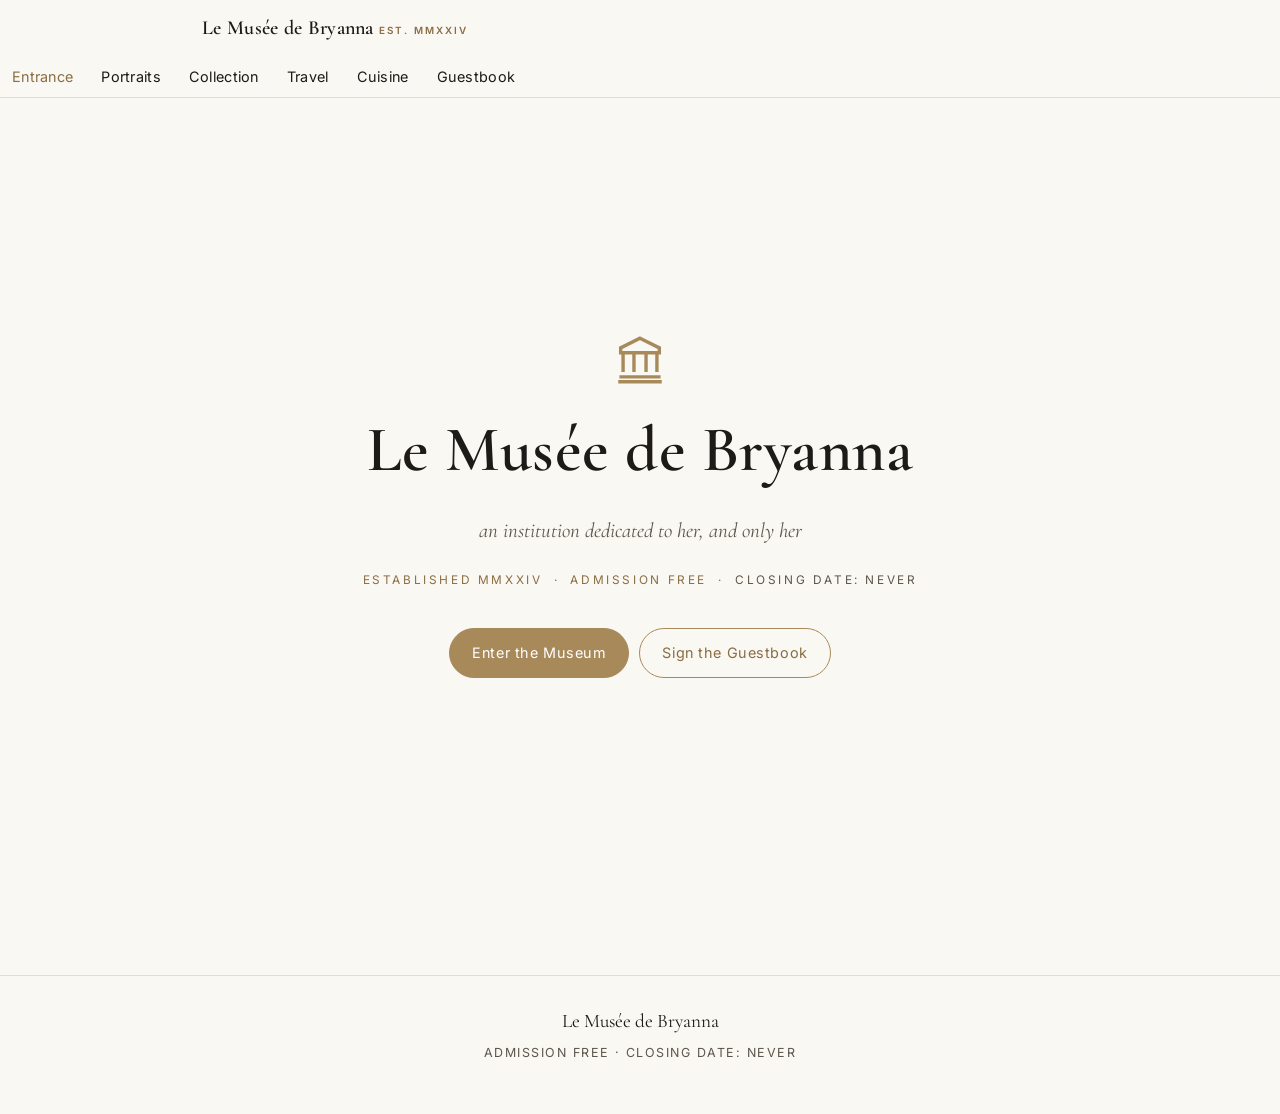
==== index.html @ ad9b2ad8 "Le Musee de Bryanna - v1 Static, no-build museum site: Entrance, Portrait Gallery, Permanent Collect" ====
<!DOCTYPE html>
<html lang="en">
<head>
  <meta charset="utf-8">
  <meta name="viewport" content="width=device-width, initial-scale=1">
  <title>Le Musée de Bryanna</title>
  <meta name="description" content="A museum dedicated to the study and preservation of Bryanna. Admission free. Closing date: never.">
  <link rel="preconnect" href="https://fonts.googleapis.com">
  <link rel="preconnect" href="https://fonts.gstatic.com" crossorigin>
  <link href="https://fonts.googleapis.com/css2?family=Cormorant+Garamond:ital,wght@0,500;0,600;1,500&family=Inter:wght@400;500;600&display=swap" rel="stylesheet">
  <link rel="stylesheet" href="css/style.css">
</head>
<body data-page="home">
  <div id="masthead"></div>

  <main class="entrance">
    <svg class="crest" viewBox="0 0 24 24" fill="none" stroke="#a8895a" stroke-width="1.4">
      <path d="M12 3l8 4v2H4V7l8-4z"/><path d="M5 9v8M9.5 9v8M14.5 9v8M19 9v8"/>
      <path d="M3.5 19h17M3 21h18"/>
    </svg>
    <h1>Le Musée de Bryanna</h1>
    <p class="tagline">an institution dedicated to her, and only her</p>
    <div class="plate">Established MMXXIV &nbsp;·&nbsp; Admission Free &nbsp;·&nbsp; <span>Closing Date: Never</span></div>
    <div class="enter-links">
      <a class="btn solid" href="portraits.html">Enter the Museum</a>
      <a class="btn" href="guestbook.html">Sign the Guestbook</a>
    </div>
  </main>

  <div id="footer"></div>
  <script src="js/layout.js"></script>
</body>
</html>
---- css/style.css ----
/* ============================================================
   Le Musée de Bryanna — house style
   Mobile-first. Museum aesthetic: cream walls, brass accents,
   serif display type, generous whitespace.
   ============================================================ */

:root {
  --paper:      #faf8f3;  /* gallery wall / page background */
  --paper-2:    #f3efe6;  /* slightly darker panel */
  --ink:        #1d1b18;  /* primary text */
  --ink-soft:   #5c564d;  /* secondary text */
  --brass:      #a8895a;  /* accent / rules / links */
  --brass-deep: #8a6d42;
  --line:       #e3ddd0;  /* hairline rules */
  --card:       #ffffff;
  --shadow:     0 6px 24px rgba(40, 33, 20, 0.08);
  --shadow-lg:  0 14px 50px rgba(40, 33, 20, 0.14);

  --serif: "Cormorant Garamond", "Playfair Display", Georgia, serif;
  --sans:  "Inter", -apple-system, BlinkMacSystemFont, "Segoe UI", sans-serif;

  --wrap: 920px;
}

* { box-sizing: border-box; }

html { -webkit-text-size-adjust: 100%; }

body {
  margin: 0;
  background: var(--paper);
  color: var(--ink);
  font-family: var(--sans);
  font-size: 17px;
  line-height: 1.65;
  -webkit-font-smoothing: antialiased;
  text-rendering: optimizeLegibility;
}

img { max-width: 100%; display: block; }

a { color: var(--brass-deep); text-underline-offset: 3px; }

/* ---------- type ---------- */
h1, h2, h3 { font-family: var(--serif); font-weight: 600; line-height: 1.1; margin: 0 0 .4em; }
h1 { font-size: clamp(2.4rem, 9vw, 4rem); letter-spacing: .5px; }
h2 { font-size: clamp(1.8rem, 6vw, 2.6rem); }
h3 { font-size: 1.35rem; }

.eyebrow {
  font-family: var(--sans);
  font-size: .72rem;
  letter-spacing: .28em;
  text-transform: uppercase;
  color: var(--brass-deep);
  font-weight: 600;
  margin: 0 0 1rem;
}

.lead { font-size: 1.15rem; color: var(--ink-soft); }

/* ---------- layout ---------- */
.wrap { width: 100%; max-width: var(--wrap); margin: 0 auto; padding: 0 22px; }

section.wing { padding: 56px 0 72px; }

.wing-head { text-align: center; max-width: 640px; margin: 0 auto 40px; }
.wing-head p { color: var(--ink-soft); margin: .2rem 0 0; }

.rule {
  width: 64px; height: 1px; background: var(--brass);
  border: 0; margin: 18px auto 26px;
}

/* ---------- top nav ---------- */
.masthead {
  position: sticky; top: 0; z-index: 50;
  background: rgba(250, 248, 243, 0.92);
  backdrop-filter: blur(8px);
  border-bottom: 1px solid var(--line);
}
.masthead .bar {
  max-width: var(--wrap); margin: 0 auto; padding: 12px 22px;
  display: flex; align-items: center; justify-content: space-between;
}
.brand {
  font-family: var(--serif); font-size: 1.25rem; font-weight: 600;
  color: var(--ink); text-decoration: none; letter-spacing: .3px;
  display: flex; align-items: baseline; gap: .5ch;
}
.brand .est { font-family: var(--sans); font-size: .62rem; letter-spacing: .2em;
  text-transform: uppercase; color: var(--brass-deep); }

.nav-toggle {
  background: none; border: 1px solid var(--line); border-radius: 8px;
  width: 42px; height: 38px; cursor: pointer; display: flex;
  align-items: center; justify-content: center; color: var(--ink);
}
.nav-toggle svg { width: 20px; height: 20px; }

.nav-links { display: none; }
.nav-links a {
  display: block; padding: 14px 22px; text-decoration: none;
  color: var(--ink); border-top: 1px solid var(--line);
  font-size: .95rem; letter-spacing: .02em;
}
.nav-links a[aria-current="page"] { color: var(--brass-deep); }
.nav-links.open { display: block; border-top: 1px solid var(--line); }

/* desktop nav */
@media (min-width: 760px) {
  .nav-toggle { display: none; }
  .nav-links, .nav-links.open {
    display: flex; gap: 4px; border: 0;
  }
  .nav-links a {
    border: 0; padding: 8px 12px; border-radius: 8px; font-size: .9rem;
  }
  .nav-links a:hover { background: var(--paper-2); }
}

/* ---------- entrance / hero ---------- */
.entrance {
  min-height: calc(100svh - 63px);
  display: flex; flex-direction: column; align-items: center;
  justify-content: center; text-align: center; padding: 40px 22px 64px;
}
.entrance .crest {
  width: 58px; height: 58px; margin-bottom: 26px; opacity: 0;
  animation: fade-up .9s ease .1s forwards;
}
.entrance h1 { opacity: 0; animation: fade-up 1s ease .25s forwards; }
.entrance .tagline {
  font-family: var(--serif); font-style: italic; font-size: 1.3rem;
  color: var(--ink-soft); margin: .2rem 0 1.4rem; opacity: 0;
  animation: fade-up 1s ease .5s forwards;
}
.entrance .plate {
  font-size: .74rem; letter-spacing: .22em; text-transform: uppercase;
  color: var(--brass-deep); opacity: 0; animation: fade-up 1s ease .75s forwards;
}
.entrance .plate span { color: var(--ink-soft); }
.enter-links {
  margin-top: 38px; display: flex; flex-wrap: wrap; gap: 10px;
  justify-content: center; opacity: 0; animation: fade-up 1s ease 1s forwards;
}
@keyframes fade-up { from { opacity: 0; transform: translateY(14px); } to { opacity: 1; transform: none; } }

/* ---------- buttons ---------- */
.btn {
  display: inline-block; padding: 12px 22px; border-radius: 999px;
  text-decoration: none; font-size: .9rem; letter-spacing: .04em;
  border: 1px solid var(--brass); color: var(--brass-deep); background: transparent;
  transition: background .2s, color .2s;
}
.btn:hover { background: var(--brass); color: #fff; }
.btn.solid { background: var(--brass); color: #fff; }
.btn.solid:hover { background: var(--brass-deep); }

/* ---------- portrait gallery ---------- */
.gallery { display: grid; gap: 30px; }
@media (min-width: 720px) { .gallery { grid-template-columns: 1fr 1fr; gap: 36px; } }

.frame {
  background: var(--card); border-radius: 4px; overflow: hidden;
  box-shadow: var(--shadow); border: 1px solid var(--line);
}
.frame .art { background: var(--paper-2); aspect-ratio: 4 / 5; }
.frame .art img { width: 100%; height: 100%; object-fit: cover; }
.frame .placard { padding: 16px 18px 20px; }
.frame .placard .t { font-family: var(--serif); font-size: 1.25rem; }
.frame .placard .meta { font-size: .8rem; color: var(--brass-deep);
  letter-spacing: .08em; text-transform: uppercase; margin: 2px 0 8px; }
.frame .placard .desc { font-size: .95rem; color: var(--ink-soft); margin: 0; }

/* ---------- timeline (permanent collection) ---------- */
.timeline { position: relative; max-width: 680px; margin: 0 auto; }
.timeline::before {
  content: ""; position: absolute; left: 9px; top: 6px; bottom: 6px;
  width: 2px; background: var(--line);
}
.event { position: relative; padding: 0 0 34px 40px; }
.event::before {
  content: ""; position: absolute; left: 3px; top: 6px;
  width: 14px; height: 14px; border-radius: 50%;
  background: var(--paper); border: 2px solid var(--brass);
}
.event .date { font-size: .76rem; letter-spacing: .14em; text-transform: uppercase;
  color: var(--brass-deep); font-weight: 600; }
.event .et { font-family: var(--serif); font-size: 1.4rem; margin: 2px 0 6px; }
.event .ed { color: var(--ink-soft); margin: 0; }
.event .ephoto { margin-top: 12px; border-radius: 4px; overflow: hidden;
  border: 1px solid var(--line); box-shadow: var(--shadow); }
.event .ephoto img { aspect-ratio: 3/2; object-fit: cover; width: 100%; }

/* ---------- travel ---------- */
#map {
  height: 320px; width: 100%; border-radius: 8px; overflow: hidden;
  border: 1px solid var(--line); box-shadow: var(--shadow); margin-bottom: 36px;
  background: var(--paper-2); z-index: 1;
}
@media (min-width: 720px) { #map { height: 440px; } }

.trips { display: grid; gap: 26px; }
@media (min-width: 720px) { .trips { grid-template-columns: 1fr 1fr; } }
.trip {
  background: var(--card); border: 1px solid var(--line); border-radius: 6px;
  overflow: hidden; box-shadow: var(--shadow); scroll-margin-top: 90px;
}
.trip .art { aspect-ratio: 3/2; background: var(--paper-2); }
.trip .art img { width: 100%; height: 100%; object-fit: cover; }
.trip .body { padding: 16px 18px 20px; }
.trip .place { font-family: var(--serif); font-size: 1.4rem; }
.trip .when { font-size: .78rem; letter-spacing: .1em; text-transform: uppercase;
  color: var(--brass-deep); margin: 2px 0 8px; }
.trip .story { color: var(--ink-soft); margin: 0; font-size: .96rem; }
.leaflet-popup-content { font-family: var(--sans); }
.leaflet-popup-content b { font-family: var(--serif); font-size: 1.05rem; }

/* ---------- cuisine / menus ---------- */
.menu {
  background: var(--card); border: 1px solid var(--line); border-radius: 6px;
  box-shadow: var(--shadow); padding: 28px 26px 30px; max-width: 620px;
  margin: 0 auto 34px;
}
.menu .mhead { text-align: center; border-bottom: 1px solid var(--line);
  padding-bottom: 16px; margin-bottom: 18px; }
.menu .mhead .occasion { font-size: .74rem; letter-spacing: .2em;
  text-transform: uppercase; color: var(--brass-deep); }
.menu .mhead .mtitle { font-family: var(--serif); font-size: 1.8rem; margin: 4px 0 2px; }
.menu .mhead .mdate { font-size: .85rem; color: var(--ink-soft); }
.course { padding: 14px 0; border-bottom: 1px dotted var(--line); }
.course:last-child { border-bottom: 0; }
.course .cname { font-family: var(--serif); font-size: 1.25rem; }
.course .ckind { font-size: .72rem; letter-spacing: .16em; text-transform: uppercase;
  color: var(--brass-deep); }
.course .chist { font-size: .92rem; color: var(--ink-soft); margin: 6px 0 0;
  font-style: italic; }

/* ---------- guestbook ---------- */
.gb-form {
  background: var(--card); border: 1px solid var(--line); border-radius: 8px;
  box-shadow: var(--shadow); padding: 22px; max-width: 560px; margin: 0 auto 40px;
}
.gb-form label { display: block; font-size: .78rem; letter-spacing: .1em;
  text-transform: uppercase; color: var(--brass-deep); margin: 0 0 6px; }
.gb-form input, .gb-form textarea {
  width: 100%; padding: 12px 14px; border: 1px solid var(--line); border-radius: 8px;
  font-family: var(--sans); font-size: 1rem; background: var(--paper); color: var(--ink);
  margin-bottom: 16px; resize: vertical;
}
.gb-form input:focus, .gb-form textarea:focus { outline: 2px solid var(--brass); border-color: transparent; }
.gb-hp { position: absolute; left: -9999px; top: -9999px; } /* honeypot */
.gb-note { font-size: .8rem; color: var(--ink-soft); margin: -6px 0 16px; }
.gb-status { text-align: center; min-height: 1.4em; color: var(--brass-deep); font-size: .9rem; }

.entries { display: grid; gap: 16px; max-width: 620px; margin: 0 auto; }
.entry {
  background: var(--card); border: 1px solid var(--line); border-radius: 8px;
  box-shadow: var(--shadow); padding: 16px 18px;
}
.entry .msg { margin: 0 0 10px; }
.entry .sig { display: flex; justify-content: space-between; align-items: baseline;
  font-size: .8rem; }
.entry .sig .name { font-family: var(--serif); font-size: 1.1rem; color: var(--ink); }
.entry .sig .date { color: var(--ink-soft); letter-spacing: .06em; }

/* ---------- empty-state placards ---------- */
.placeholder {
  border: 1px dashed var(--brass); border-radius: 8px; background: var(--paper-2);
  color: var(--brass-deep); text-align: center; padding: 34px 20px;
  font-family: var(--serif); font-size: 1.15rem; font-style: italic;
}

/* ---------- footer ---------- */
.museum-foot {
  border-top: 1px solid var(--line); margin-top: 40px;
  padding: 30px 22px 50px; text-align: center; color: var(--ink-soft);
}
.museum-foot .name { font-family: var(--serif); font-size: 1.2rem; color: var(--ink); }
.museum-foot .small { font-size: .78rem; letter-spacing: .12em; text-transform: uppercase;
  margin-top: 6px; }

/* tasteful image fade-in */
.fade-img { opacity: 0; transition: opacity .6s ease; }
.fade-img.loaded { opacity: 1; }
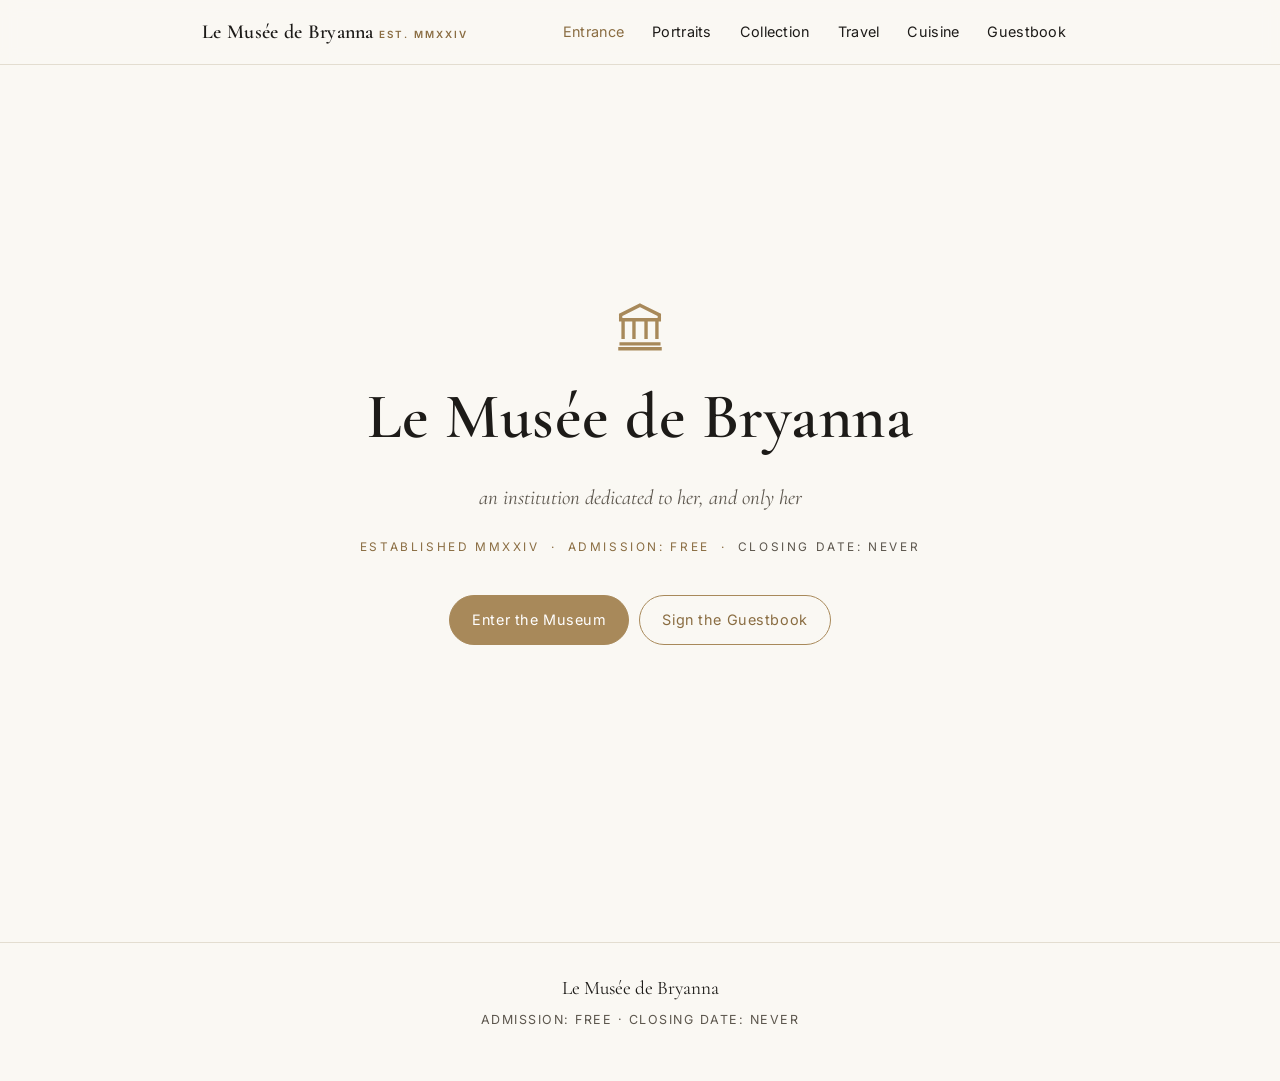
==== commit e1a500bd: "Revert to original warm design; fix header alignment and footer colon" ====
--- a/index.html
+++ b/index.html
@@ -8,7 +8,7 @@
   <link rel="preconnect" href="https://fonts.googleapis.com">
   <link rel="preconnect" href="https://fonts.gstatic.com" crossorigin>
   <link href="https://fonts.googleapis.com/css2?family=Cormorant+Garamond:ital,wght@0,500;0,600;1,500&family=Inter:wght@400;500;600&display=swap" rel="stylesheet">
-  <link rel="stylesheet" href="css/style.css">
+  <link rel="stylesheet" href="css/style.css?v=4">
 </head>
 <body data-page="home">
   <div id="masthead"></div>
@@ -20,7 +20,7 @@
     </svg>
     <h1>Le Musée de Bryanna</h1>
     <p class="tagline">an institution dedicated to her, and only her</p>
-    <div class="plate">Established MMXXIV &nbsp;·&nbsp; Admission Free &nbsp;·&nbsp; <span>Closing Date: Never</span></div>
+    <div class="plate">Established MMXXIV &nbsp;·&nbsp; Admission: Free &nbsp;·&nbsp; <span>Closing Date: Never</span></div>
     <div class="enter-links">
       <a class="btn solid" href="portraits.html">Enter the Museum</a>
       <a class="btn" href="guestbook.html">Sign the Guestbook</a>
@@ -28,6 +28,6 @@
   </main>
 
   <div id="footer"></div>
-  <script src="js/layout.js"></script>
+  <script src="js/layout.js?v=4"></script>
 </body>
 </html>
--- a/css/style.css
+++ b/css/style.css
@@ -82,11 +82,12 @@
 .masthead .bar {
   max-width: var(--wrap); margin: 0 auto; padding: 12px 22px;
   display: flex; align-items: center; justify-content: space-between;
+  flex-wrap: wrap; gap: 8px;
 }
 .brand {
   font-family: var(--serif); font-size: 1.25rem; font-weight: 600;
   color: var(--ink); text-decoration: none; letter-spacing: .3px;
-  display: flex; align-items: baseline; gap: .5ch;
+  display: flex; align-items: baseline; gap: .5ch; line-height: 1;
 }
 .brand .est { font-family: var(--sans); font-size: .62rem; letter-spacing: .2em;
   text-transform: uppercase; color: var(--brass-deep); }
@@ -98,20 +99,21 @@
 }
 .nav-toggle svg { width: 20px; height: 20px; }
 
-.nav-links { display: none; }
+/* mobile: nav drops below the brand row as a full-width panel */
+.nav-links { display: none; flex-basis: 100%; }
 .nav-links a {
-  display: block; padding: 14px 22px; text-decoration: none;
+  display: block; padding: 14px 6px; text-decoration: none;
   color: var(--ink); border-top: 1px solid var(--line);
   font-size: .95rem; letter-spacing: .02em;
 }
 .nav-links a[aria-current="page"] { color: var(--brass-deep); }
-.nav-links.open { display: block; border-top: 1px solid var(--line); }
-
-/* desktop nav */
+.nav-links.open { display: block; }
+
+/* desktop: brand left, nav right, all on one aligned row */
 @media (min-width: 760px) {
   .nav-toggle { display: none; }
   .nav-links, .nav-links.open {
-    display: flex; gap: 4px; border: 0;
+    display: flex; align-items: center; gap: 4px; flex-basis: auto; border: 0;
   }
   .nav-links a {
     border: 0; padding: 8px 12px; border-radius: 8px; font-size: .9rem;
@@ -251,7 +253,6 @@
 }
 .gb-form input:focus, .gb-form textarea:focus { outline: 2px solid var(--brass); border-color: transparent; }
 .gb-hp { position: absolute; left: -9999px; top: -9999px; } /* honeypot */
-.gb-note { font-size: .8rem; color: var(--ink-soft); margin: -6px 0 16px; }
 .gb-status { text-align: center; min-height: 1.4em; color: var(--brass-deep); font-size: .9rem; }
 
 .entries { display: grid; gap: 16px; max-width: 620px; margin: 0 auto; }
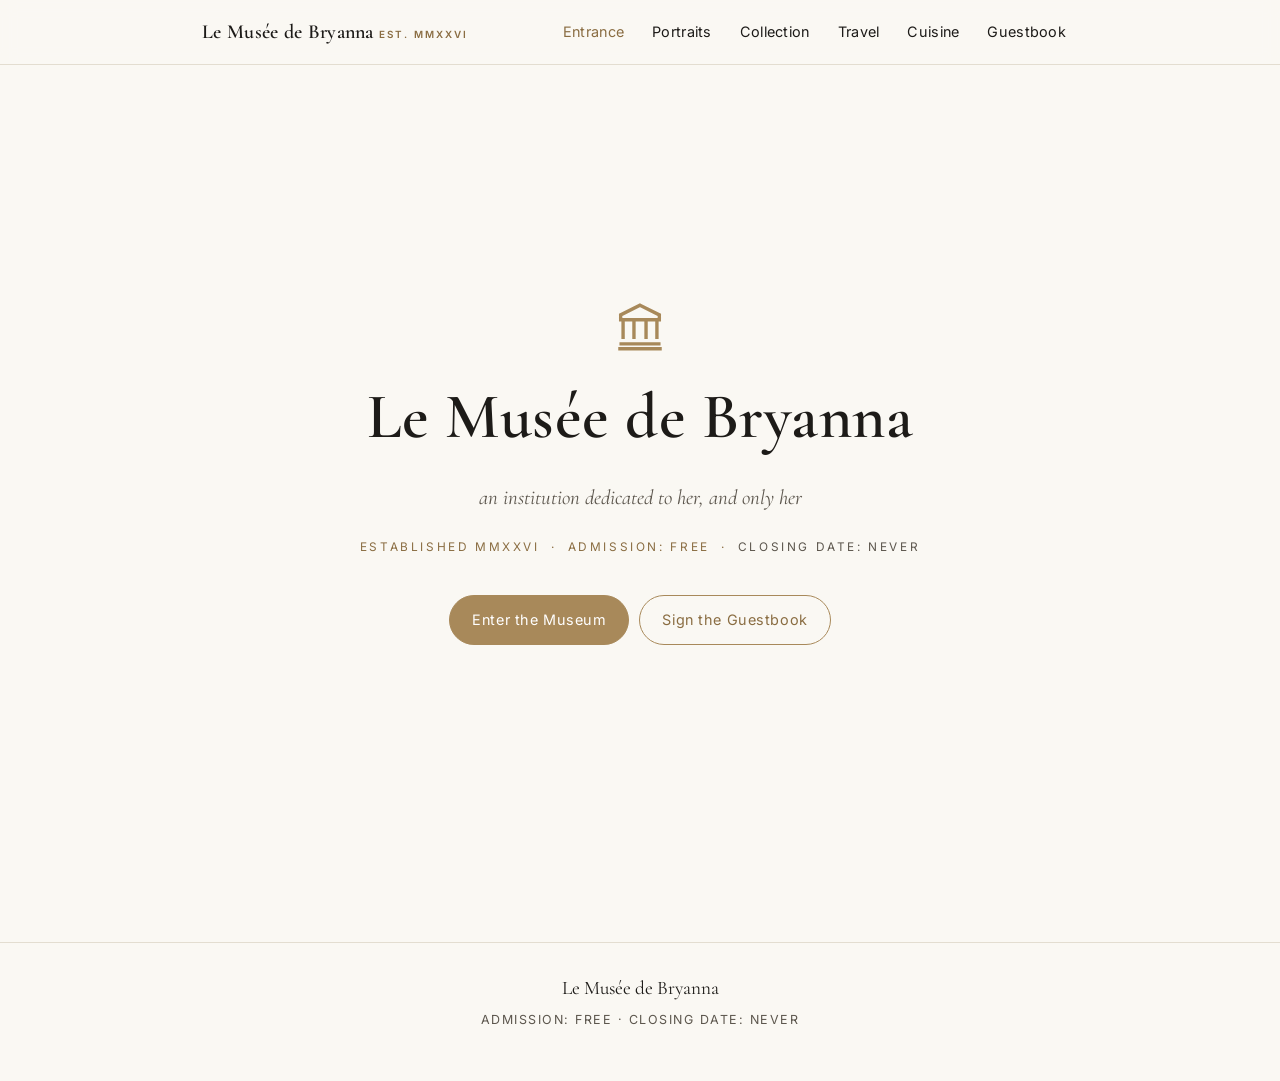
==== commit 566e322b: "Set est. year to MMXXVI (2026); add no-cache headers for fresh deploys" ====
--- a/index.html
+++ b/index.html
@@ -20,7 +20,7 @@
     </svg>
     <h1>Le Musée de Bryanna</h1>
     <p class="tagline">an institution dedicated to her, and only her</p>
-    <div class="plate">Established MMXXIV &nbsp;·&nbsp; Admission: Free &nbsp;·&nbsp; <span>Closing Date: Never</span></div>
+    <div class="plate">Established MMXXVI &nbsp;·&nbsp; Admission: Free &nbsp;·&nbsp; <span>Closing Date: Never</span></div>
     <div class="enter-links">
       <a class="btn solid" href="portraits.html">Enter the Museum</a>
       <a class="btn" href="guestbook.html">Sign the Guestbook</a>
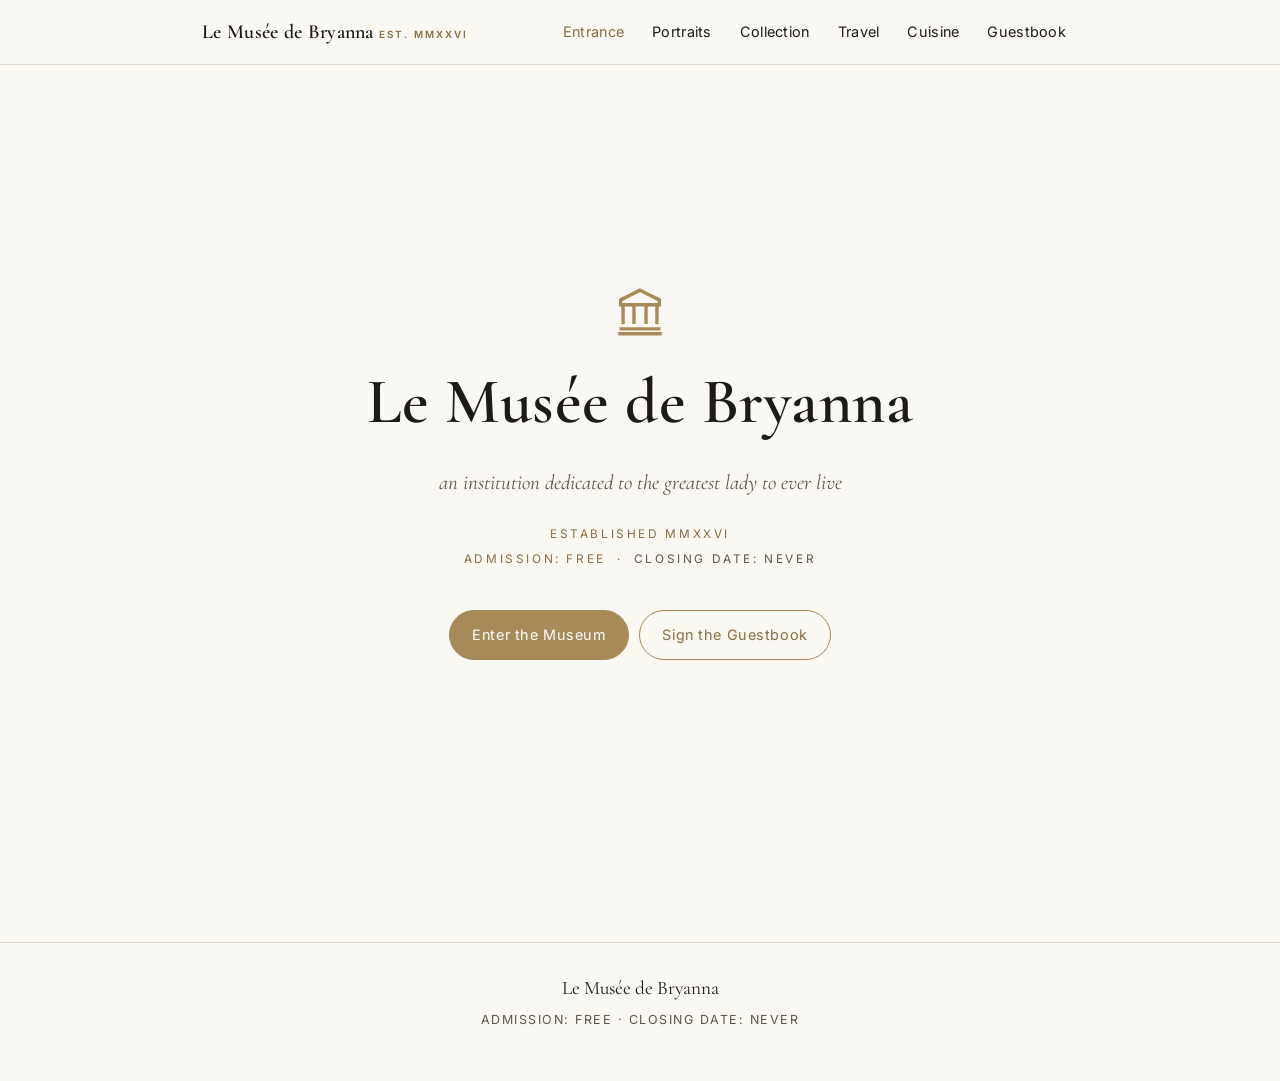
==== commit ba600dc3: "Landing tweaks, next-wing buttons, and remove em dashes from titles" ====
--- a/index.html
+++ b/index.html
@@ -8,7 +8,7 @@
   <link rel="preconnect" href="https://fonts.googleapis.com">
   <link rel="preconnect" href="https://fonts.gstatic.com" crossorigin>
   <link href="https://fonts.googleapis.com/css2?family=Cormorant+Garamond:ital,wght@0,500;0,600;1,500&family=Inter:wght@400;500;600&display=swap" rel="stylesheet">
-  <link rel="stylesheet" href="css/style.css?v=4">
+  <link rel="stylesheet" href="css/style.css?v=10">
 </head>
 <body data-page="home">
   <div id="masthead"></div>
@@ -19,8 +19,8 @@
       <path d="M3.5 19h17M3 21h18"/>
     </svg>
     <h1>Le Musée de Bryanna</h1>
-    <p class="tagline">an institution dedicated to her, and only her</p>
-    <div class="plate">Established MMXXVI &nbsp;·&nbsp; Admission: Free &nbsp;·&nbsp; <span>Closing Date: Never</span></div>
+    <p class="tagline">an institution dedicated to the greatest lady to ever live</p>
+    <div class="plate">Established MMXXVI<br>Admission: Free &nbsp;·&nbsp; <span>Closing Date: Never</span></div>
     <div class="enter-links">
       <a class="btn solid" href="portraits.html">Enter the Museum</a>
       <a class="btn" href="guestbook.html">Sign the Guestbook</a>
@@ -28,6 +28,6 @@
   </main>
 
   <div id="footer"></div>
-  <script src="js/layout.js?v=4"></script>
+  <script src="js/layout.js?v=5"></script>
 </body>
 </html>
--- a/css/style.css
+++ b/css/style.css
@@ -138,7 +138,7 @@
   animation: fade-up 1s ease .5s forwards;
 }
 .entrance .plate {
-  font-size: .74rem; letter-spacing: .22em; text-transform: uppercase;
+  font-size: .74rem; letter-spacing: .22em; text-transform: uppercase; line-height: 2.1;
   color: var(--brass-deep); opacity: 0; animation: fade-up 1s ease .75s forwards;
 }
 .entrance .plate span { color: var(--ink-soft); }
@@ -167,8 +167,10 @@
   background: var(--card); border-radius: 4px; overflow: hidden;
   box-shadow: var(--shadow); border: 1px solid var(--line);
 }
-.frame .art { background: var(--paper-2); aspect-ratio: 4 / 5; }
-.frame .art img { width: 100%; height: 100%; object-fit: cover; }
+.frame .art { background: var(--paper-2); aspect-ratio: 4 / 5; overflow: hidden; }
+.frame .art a { display: block; width: 100%; height: 100%; cursor: zoom-in; }
+.frame .art img { width: 100%; height: 100%; object-fit: cover; transition: transform .5s ease; }
+.frame:hover .art img { transform: scale(1.03); }
 .frame .placard { padding: 16px 18px 20px; }
 .frame .placard .t { font-family: var(--serif); font-size: 1.25rem; }
 .frame .placard .meta { font-size: .8rem; color: var(--brass-deep);
@@ -191,17 +193,77 @@
   color: var(--brass-deep); font-weight: 600; }
 .event .et { font-family: var(--serif); font-size: 1.4rem; margin: 2px 0 6px; }
 .event .ed { color: var(--ink-soft); margin: 0; }
-.event .ephoto { margin-top: 12px; border-radius: 4px; overflow: hidden;
-  border: 1px solid var(--line); box-shadow: var(--shadow); }
-.event .ephoto img { aspect-ratio: 3/2; object-fit: cover; width: 100%; }
+.event .ephoto { margin-top: 14px; border-radius: 6px; overflow: hidden;
+  border: 1px solid var(--line); box-shadow: var(--shadow); max-width: 360px; }
+.event .ephoto a { display: block; cursor: zoom-in; }
+.event .ephoto img { width: 100%; height: auto; display: block; }
 
 /* ---------- travel ---------- */
 #map {
-  height: 320px; width: 100%; border-radius: 8px; overflow: hidden;
-  border: 1px solid var(--line); box-shadow: var(--shadow); margin-bottom: 36px;
-  background: var(--paper-2); z-index: 1;
-}
-@media (min-width: 720px) { #map { height: 440px; } }
+  position: relative;
+  height: clamp(340px, 62svh, 600px); width: 100%;
+  border-radius: 10px; overflow: hidden;
+  border: 1px solid var(--line); box-shadow: var(--shadow); margin-bottom: 0;
+  background: #ece3d4; z-index: 1;
+}
+/* on the travel page, tighten spacing so the whole map sits in view on arrival */
+body[data-page="voyage"] section.wing { padding-top: 32px; padding-bottom: 48px; }
+body[data-page="voyage"] .wing-head { margin-bottom: 24px; }
+
+/* red map pins */
+.museum-pin svg {
+  filter: drop-shadow(0 2px 3px rgba(40,20,10,.42));
+  transition: transform .15s ease; transform-origin: 50% 100%;
+}
+.museum-pin:hover svg { transform: scale(1.12); }
+.museum-pin.is-active svg { transform: scale(1.22); filter: drop-shadow(0 3px 5px rgba(40,20,10,.5)); }
+
+/* trip detail panel (below the map) */
+.trip-detail { max-width: 760px; margin: 30px auto 0; scroll-margin-top: 84px; }
+.trip-detail .td-head { border-bottom: 1px solid var(--line); padding-bottom: 14px; margin-bottom: 18px; }
+.trip-detail .td-place { font-family: var(--serif); font-size: 2rem; margin: 0; }
+.trip-detail .td-when { font-size: .76rem; letter-spacing: .14em; text-transform: uppercase;
+  color: var(--brass-deep); font-weight: 600; margin-top: 5px; }
+.trip-detail .td-story { color: var(--ink-soft); margin: 0 0 22px; font-size: 1.06rem; line-height: 1.7; }
+.trip-detail .td-gallery { display: grid; gap: 12px; grid-template-columns: repeat(2, 1fr); }
+@media (min-width: 620px) { .trip-detail .td-gallery { grid-template-columns: repeat(3, 1fr); } }
+.trip-detail .td-shot { display: block; border-radius: 8px; overflow: hidden;
+  border: 1px solid var(--line); box-shadow: var(--shadow); }
+.trip-detail .td-shot img { width: 100%; aspect-ratio: 1 / 1; object-fit: cover;
+  transition: transform .4s ease; }
+.trip-detail .td-shot:hover img { transform: scale(1.05); }
+.trip-detail .td-empty { color: var(--ink-soft); font-style: italic; font-family: var(--serif);
+  font-size: 1.15rem; text-align: center; padding: 22px; border: 1px dashed var(--line);
+  border-radius: 8px; background: var(--paper-2); }
+
+/* warm, aged-paper tint so the map reads as a museum artifact, not a plugin
+   (only the map tiles are tinted; the brass markers stay crisp on top) */
+#map .leaflet-tile-pane { filter: saturate(1.06) brightness(1.02) sepia(0.10); }
+
+/* soft inner frame + vignette, like a framed exhibit */
+#map::after {
+  content: ""; position: absolute; inset: 0; pointer-events: none; z-index: 450;
+  border-radius: 10px;
+  box-shadow: inset 0 0 0 1px rgba(168,137,90,0.30), inset 0 0 70px rgba(80,58,28,0.14);
+}
+
+/* zoom control, restyled to the museum palette */
+.leaflet-control-zoom { border: 0 !important; box-shadow: var(--shadow) !important; }
+.leaflet-control-zoom a {
+  background: var(--card) !important; color: var(--brass-deep) !important;
+  border: 1px solid var(--line) !important; width: 32px !important; height: 32px !important;
+  line-height: 30px !important; font-size: 17px !important;
+}
+.leaflet-control-zoom a:hover { background: var(--paper-2) !important; }
+.leaflet-bar a:first-child { border-radius: 8px 8px 0 0 !important; }
+.leaflet-bar a:last-child { border-radius: 0 0 8px 8px !important; }
+
+/* quiet the attribution into a discreet credit line */
+.leaflet-control-attribution {
+  background: rgba(250,248,243,0.66) !important; font-size: 10px !important;
+  color: var(--ink-soft) !important; padding: 1px 6px !important;
+}
+.leaflet-control-attribution a { color: var(--brass-deep) !important; }
 
 .trips { display: grid; gap: 26px; }
 @media (min-width: 720px) { .trips { grid-template-columns: 1fr 1fr; } }
@@ -216,8 +278,9 @@
 .trip .when { font-size: .78rem; letter-spacing: .1em; text-transform: uppercase;
   color: var(--brass-deep); margin: 2px 0 8px; }
 .trip .story { color: var(--ink-soft); margin: 0; font-size: .96rem; }
-.leaflet-popup-content { font-family: var(--sans); }
-.leaflet-popup-content b { font-family: var(--serif); font-size: 1.05rem; }
+.leaflet-popup-content-wrapper { border-radius: 9px; box-shadow: var(--shadow); }
+.leaflet-popup-content { font-family: var(--sans); margin: 12px 15px; }
+.leaflet-popup-content b { font-family: var(--serif); font-size: 1.15rem; color: var(--ink); }
 
 /* ---------- cuisine / menus ---------- */
 .menu {
@@ -273,6 +336,20 @@
   font-family: var(--serif); font-size: 1.15rem; font-style: italic;
 }
 
+/* ---------- next-wing link ---------- */
+.next-wing-wrap { text-align: center; padding: 16px 22px 0; }
+.next-wing {
+  display: inline-flex; align-items: center; gap: 10px; text-decoration: none;
+  padding: 11px 22px; border: 1px solid var(--line); border-radius: 999px;
+  background: var(--card); box-shadow: var(--shadow); color: var(--ink-soft);
+  transition: border-color .2s, color .2s, transform .15s, box-shadow .2s;
+}
+.next-wing:hover { border-color: var(--brass); color: var(--ink); transform: translateY(-2px); box-shadow: var(--shadow-lg); }
+.next-wing .nw-label { font-size: .66rem; letter-spacing: .16em; text-transform: uppercase; color: var(--brass-deep); }
+.next-wing .nw-name { font-family: var(--serif); font-size: 1.15rem; color: var(--ink); }
+.next-wing .nw-arrow { color: var(--brass); transition: transform .2s; }
+.next-wing:hover .nw-arrow { transform: translateX(3px); }
+
 /* ---------- footer ---------- */
 .museum-foot {
   border-top: 1px solid var(--line); margin-top: 40px;
@@ -285,3 +362,33 @@
 /* tasteful image fade-in */
 .fade-img { opacity: 0; transition: opacity .6s ease; }
 .fade-img.loaded { opacity: 1; }
+
+/* ---------- lightbox (elegant expanded photo view) ---------- */
+.zoomable { cursor: zoom-in; }
+.lightbox {
+  position: fixed; inset: 0; z-index: 1000; display: none;
+  align-items: center; justify-content: center; padding: 22px;
+  background: rgba(25,18,10,0);
+  -webkit-backdrop-filter: blur(0); backdrop-filter: blur(0);
+  transition: background .3s ease, backdrop-filter .3s ease, -webkit-backdrop-filter .3s ease;
+}
+.lightbox.open {
+  display: flex; background: rgba(25,18,10,0.82);
+  -webkit-backdrop-filter: blur(6px); backdrop-filter: blur(6px);
+}
+.lightbox .lb-img {
+  max-width: min(92vw, 1100px); max-height: 86vh; object-fit: contain;
+  border-radius: 8px; box-shadow: 0 24px 70px rgba(0,0,0,0.55);
+  transform: scale(.92); opacity: 0;
+  transition: transform .32s cubic-bezier(.2,.8,.2,1), opacity .28s ease;
+}
+.lightbox.open .lb-img { transform: scale(1); opacity: 1; }
+.lb-close {
+  position: fixed; top: 16px; right: 18px; width: 44px; height: 44px;
+  border-radius: 50%; border: 0; background: rgba(255,255,255,0.16); color: #fff;
+  font-size: 24px; line-height: 1; cursor: pointer; display: flex;
+  align-items: center; justify-content: center;
+  transition: background .2s, transform .15s;
+}
+.lb-close:hover { background: rgba(255,255,255,0.32); }
+.lb-close:active { transform: scale(.9); }
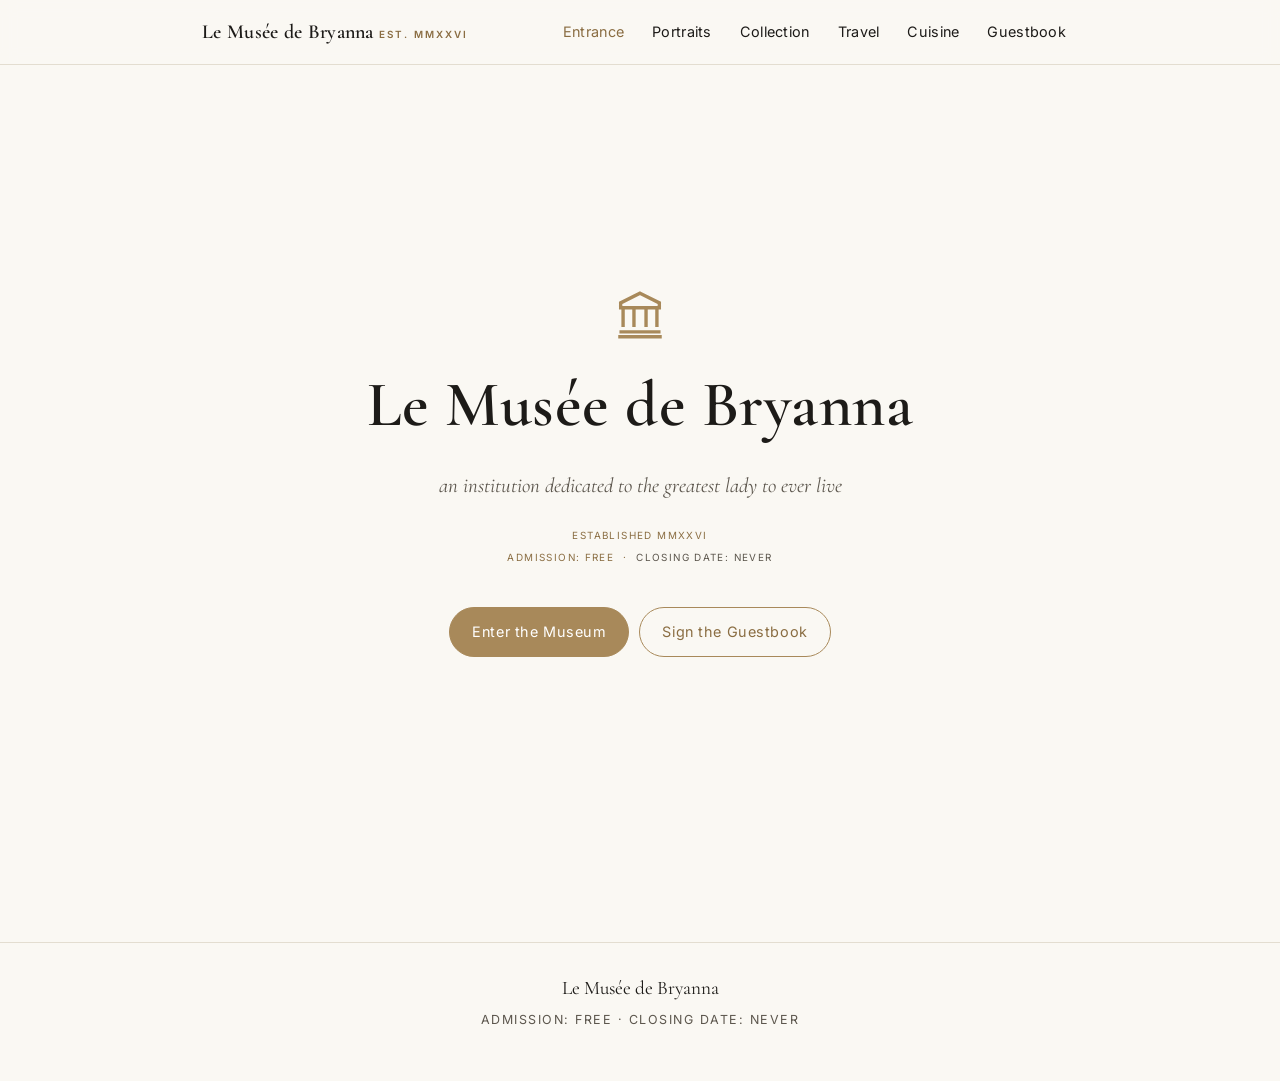
==== commit 47cc724a: "Tighten menu cards (remove labels/dates), shrink landing plate, arroz coworkers, next-wing transitio" ====
--- a/index.html
+++ b/index.html
@@ -8,7 +8,7 @@
   <link rel="preconnect" href="https://fonts.googleapis.com">
   <link rel="preconnect" href="https://fonts.gstatic.com" crossorigin>
   <link href="https://fonts.googleapis.com/css2?family=Cormorant+Garamond:ital,wght@0,500;0,600;1,500&family=Inter:wght@400;500;600&display=swap" rel="stylesheet">
-  <link rel="stylesheet" href="css/style.css?v=10">
+  <link rel="stylesheet" href="css/style.css?v=11">
 </head>
 <body data-page="home">
   <div id="masthead"></div>
@@ -28,6 +28,6 @@
   </main>
 
   <div id="footer"></div>
-  <script src="js/layout.js?v=5"></script>
+  <script src="js/layout.js?v=6"></script>
 </body>
 </html>
--- a/css/style.css
+++ b/css/style.css
@@ -138,7 +138,7 @@
   animation: fade-up 1s ease .5s forwards;
 }
 .entrance .plate {
-  font-size: .74rem; letter-spacing: .22em; text-transform: uppercase; line-height: 2.1;
+  font-size: .62rem; letter-spacing: .14em; text-transform: uppercase; line-height: 2.2;
   color: var(--brass-deep); opacity: 0; animation: fade-up 1s ease .75s forwards;
 }
 .entrance .plate span { color: var(--ink-soft); }
@@ -293,14 +293,15 @@
 .menu .mhead .occasion { font-size: .74rem; letter-spacing: .2em;
   text-transform: uppercase; color: var(--brass-deep); }
 .menu .mhead .mtitle { font-family: var(--serif); font-size: 1.8rem; margin: 4px 0 2px; }
-.menu .mhead .mdate { font-size: .85rem; color: var(--ink-soft); }
-.course { padding: 14px 0; border-bottom: 1px dotted var(--line); }
-.course:last-child { border-bottom: 0; }
-.course .cname { font-family: var(--serif); font-size: 1.25rem; }
-.course .ckind { font-size: .72rem; letter-spacing: .16em; text-transform: uppercase;
-  color: var(--brass-deep); }
-.course .chist { font-size: .92rem; color: var(--ink-soft); margin: 6px 0 0;
-  font-style: italic; }
+.menu .mhead .mdate { font-size: .85rem; color: var(--ink-soft); letter-spacing: .04em; }
+.menu .mstory { color: var(--ink-soft); font-size: .9rem; line-height: 1.6;
+  text-align: center; margin: 0 auto 18px; max-width: 54ch; }
+.menu .mcourses { text-align: center; border-top: 1px solid var(--line); padding-top: 16px; }
+.menu .mcourse { font-family: var(--serif); font-size: 1rem; padding: 3px 0; color: var(--ink); }
+.menu .mphotos { display: flex; flex-direction: column; gap: 12px; margin-top: 22px; }
+.menu .mphotos a { display: block; border-radius: 6px; overflow: hidden;
+  border: 1px solid var(--line); box-shadow: var(--shadow); cursor: zoom-in; }
+.menu .mphotos img { width: 100%; height: auto; display: block; }
 
 /* ---------- guestbook ---------- */
 .gb-form {
@@ -362,6 +363,15 @@
 /* tasteful image fade-in */
 .fade-img { opacity: 0; transition: opacity .6s ease; }
 .fade-img.loaded { opacity: 1; }
+
+/* ---------- page transitions ---------- */
+@keyframes page-fade-in { from { opacity: 0; } to { opacity: 1; } }
+body { animation: page-fade-in .42s ease backwards; }
+body.is-leaving { opacity: 0; transition: opacity .28s ease; }
+@media (prefers-reduced-motion: reduce) {
+  body { animation: none; }
+  body.is-leaving { transition: none; }
+}
 
 /* ---------- lightbox (elegant expanded photo view) ---------- */
 .zoomable { cursor: zoom-in; }
